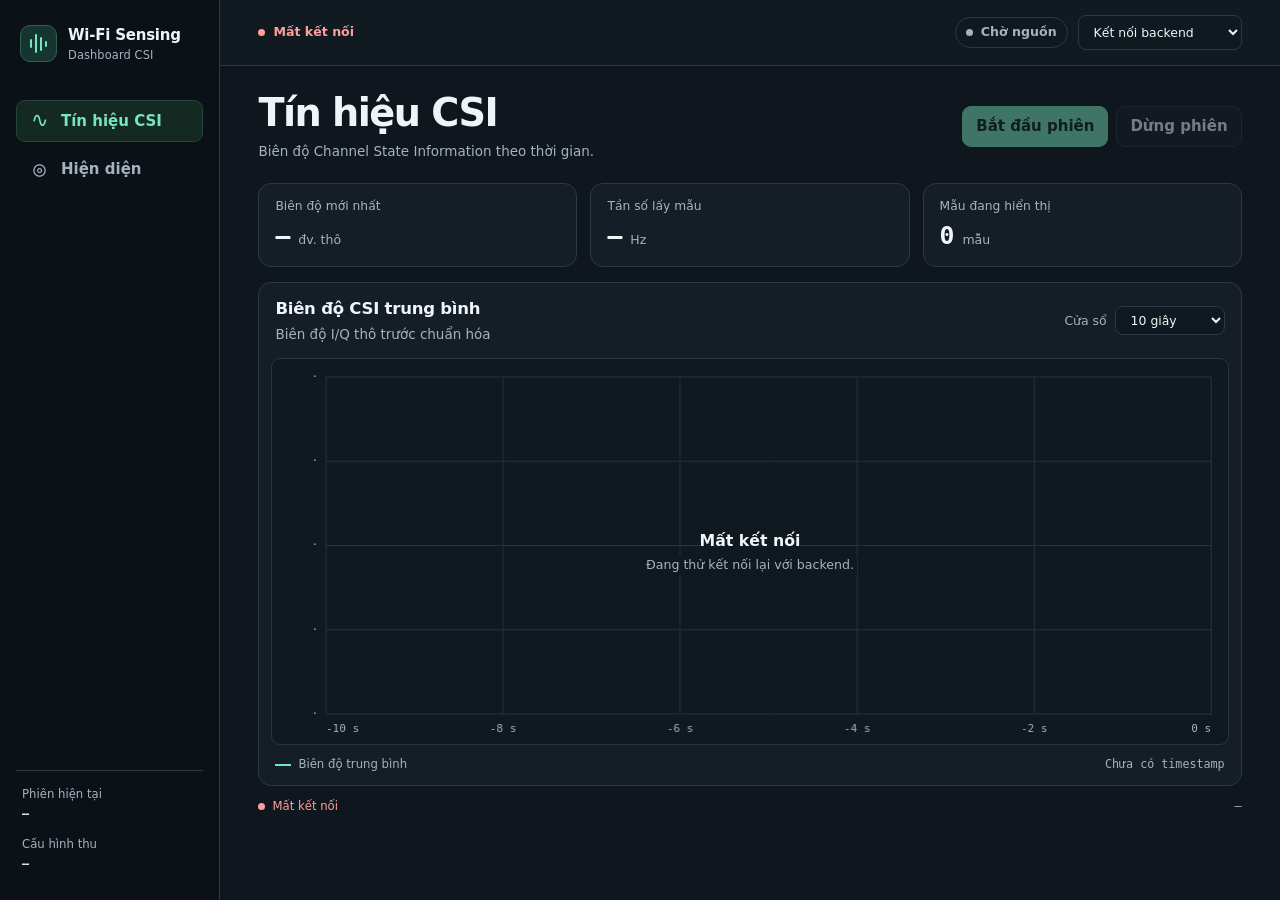
==== frontend/dashboard/index.html @ 1b796274 "feat(frontend): add CSI signal and 2D presence dashboard" ====
<!doctype html>
<html lang="vi">
<head>
  <meta charset="utf-8">
  <meta name="viewport" content="width=device-width, initial-scale=1">
  <meta name="theme-color" content="#10161d">
  <title>Wi-Fi Sensing · Dashboard CSI</title>
  <link rel="icon" href="data:,">
  <link rel="stylesheet" href="./dashboard.css">
  <script type="module" src="./dashboard.js"></script>
</head>
<body>
  <a class="skip-link" href="#main">Đến nội dung</a>
  <div class="app">
    <aside class="sidebar">
      <a class="brand" href="#signal">
        <span class="brand-mark" aria-hidden="true"><i></i><i></i><i></i><i></i></span>
        <span>Wi-Fi Sensing<small>Dashboard CSI</small></span>
      </a>
      <nav class="navigation" aria-label="Màn hình">
        <a id="nav-signal" href="#signal" aria-current="page"><span aria-hidden="true">∿</span>Tín hiệu CSI</a>
        <a id="nav-presence" href="#presence"><span aria-hidden="true">◎</span>Hiện diện</a>
      </nav>
      <div class="sidebar-session">
        <span class="muted">Phiên hiện tại</span>
        <strong class="mono" id="session-id">—</strong>
        <span class="muted">Cấu hình thu</span>
        <strong class="mono" id="capture-info">—</strong>
      </div>
    </aside>

    <div class="workspace">
      <header class="topbar">
        <span class="transport" id="transport" role="status" data-tone="warn">Đang kết nối</span>
        <div class="source-controls">
          <span class="source-tag" id="source-tag" data-source="unknown">Chờ nguồn</span>
          <label class="sr-only" for="source-mode">Chế độ dữ liệu</label>
          <select id="source-mode">
            <option value="backend">Kết nối backend</option>
            <option value="mock">Dữ liệu giả lập</option>
          </select>
        </div>
      </header>

      <main id="main" tabindex="-1">
        <div class="page-heading">
          <div>
            <h1 id="page-title">Tín hiệu CSI</h1>
            <p id="page-description">Biên độ Channel State Information theo thời gian.</p>
          </div>
          <div class="actions" id="session-actions">
            <button class="primary" type="button" id="start" disabled>Bắt đầu phiên</button>
            <button class="secondary" type="button" id="stop" disabled>Dừng phiên</button>
          </div>
        </div>
        <div class="notice demo-controls" id="demo-controls" hidden>
          <div><strong>Giả lập</strong><span> · Tín hiệu và tọa độ mẫu</span></div>
          <label for="demo-state">Trạng thái mẫu
            <select id="demo-state">
              <option value="present">Có người</option>
              <option value="empty">Phòng trống</option>
              <option value="waiting">Chờ dữ liệu</option>
              <option value="error">Lỗi mô hình</option>
            </select>
          </label>
        </div>
        <p class="notice error-notice" id="request-error" role="alert" hidden></p>

        <section id="signal-panel" aria-labelledby="page-title">
          <dl class="metrics">
            <div class="panel metric"><dt>Biên độ mới nhất</dt><dd><span id="amplitude">—</span><small>đv. thô</small></dd></div>
            <div class="panel metric"><dt>Tần số lấy mẫu</dt><dd><span id="sample-rate">—</span><small>Hz</small></dd></div>
            <div class="panel metric"><dt>Mẫu đang hiển thị</dt><dd><span id="point-count">0</span><small>mẫu</small></dd></div>
          </dl>

          <article class="panel chart-panel">
            <div class="panel-head">
              <div>
                <h2>Biên độ CSI trung bình</h2>
                <p id="chart-description">Biên độ I/Q thô trước chuẩn hóa</p>
              </div>
              <label class="range-select" for="range">Cửa sổ
                <select id="range"><option value="5">5 giây</option><option value="10" selected>10 giây</option><option value="20">20 giây</option></select>
              </label>
            </div>
            <div class="chart-stage" id="chart-stage">
              <canvas id="chart" role="img" aria-label="Biểu đồ biên độ CSI theo thời gian"></canvas>
              <div class="stage-placeholder" id="chart-placeholder">
                <strong id="chart-empty-title">Đang kết nối</strong>
                <span id="chart-empty-note">Đang mở luồng dữ liệu.</span>
              </div>
              <div class="chart-tooltip" id="chart-tooltip" hidden></div>
            </div>
            <footer class="panel-foot">
              <span class="legend"><i class="line-swatch"></i>Biên độ trung bình</span>
              <span id="chart-time" class="mono">Chưa có timestamp</span>
            </footer>
          </article>
        </section>

        <section id="presence-panel" aria-labelledby="page-title" hidden>
          <div class="presence-layout">
            <article class="panel pose-panel">
              <div class="panel-head">
                <div>
                  <h2>Bộ xương 2D</h2>
                  <p id="pose-description">Tọa độ dự đoán từ CSI</p>
                </div>
                <span class="frame-size mono" id="frame-size">—</span>
              </div>
              <div class="pose-stage">
                <canvas id="skeleton" role="img" aria-label="Bộ xương 2D"></canvas>
                <div class="stage-placeholder" id="pose-placeholder">
                  <strong id="pose-empty-title">Chưa có kết quả</strong>
                  <span id="pose-empty-note">Đang đợi dữ liệu cùng timestamp.</span>
                </div>
              </div>
              <footer class="panel-foot pose-legend">
                <span class="legend"><i class="joint-swatch left"></i>Trái cơ thể</span>
                <span class="legend"><i class="joint-swatch right"></i>Phải cơ thể</span>
                <span id="pose-time" class="mono">Chưa có timestamp</span>
              </footer>
            </article>

            <article class="panel presence-card">
              <h2>Trạng thái trong phòng</h2>
              <div class="verdict" id="verdict" data-tone="neutral">
                <span class="verdict-icon" aria-hidden="true"></span>
                <div>
                  <p id="presence-state" role="status">Chưa có kết quả</p>
                  <p id="presence-note" class="muted">Đang đợi dữ liệu.</p>
                </div>
              </div>
              <div class="probability" id="probability-group" hidden>
                <label for="probability">Xác suất có người <strong class="mono" id="probability-value">—</strong></label>
                <meter id="probability" min="0" max="1" value="0"></meter>
              </div>
              <dl class="readings">
                <div><dt>Khớp hiển thị</dt><dd id="joint-count" class="mono">—</dd></div>
                <div><dt>Mô hình</dt><dd id="model-version" class="mono">—</dd></div>
                <div><dt>Xử lý tại backend</dt><dd id="backend-latency" class="mono">—</dd></div>
              </dl>
            </article>
          </div>
        </section>

        <footer class="data-status" aria-label="Trạng thái dữ liệu">
          <span id="stream-status" data-tone="neutral" role="status">Chờ dữ liệu</span>
          <span class="mono" id="display-timing">—</span>
        </footer>
      </main>
    </div>
  </div>
</body>
</html>
---- frontend/dashboard/dashboard.css ----
:root {
  color-scheme: dark;
  --background: #10161d;
  --sidebar: #0b1117;
  --panel: #151e26;
  --stage: #111920;
  --border: #2a3945;
  --muted: #a4b3bf;
  --ink: #eef5f7;
  --accent: #75e5be;
  --accent-bg: #17352f;
  --amber: #f5c078;
  --error: #ff9e9e;
  --mono: "IBM Plex Mono", Consolas, monospace;
  font: 15px/1.5 Inter, "Segoe UI", system-ui, sans-serif;
}

* { box-sizing: border-box; }
[hidden] { display: none !important; }
body { margin: 0; background: var(--background); color: var(--ink); }
a { color: inherit; text-decoration: none; }
button, select { font: inherit; }
button { cursor: pointer; }
button:disabled { cursor: not-allowed; opacity: .46; }
button:focus-visible, a:focus-visible, select:focus-visible {
  outline: 2px solid var(--accent); outline-offset: 3px;
}
select {
  color: var(--ink); background: var(--stage); border: 1px solid var(--border);
  border-radius: 8px; padding: 8px 30px 8px 11px; max-width: 100%;
}
.sr-only, .skip-link:not(:focus) {
  position: absolute; width: 1px; height: 1px; padding: 0; overflow: hidden;
  clip-path: inset(50%); white-space: nowrap;
}
.skip-link:focus { position: fixed; top: 10px; left: 10px; z-index: 5; background: var(--panel); padding: 10px; }
.mono { font-family: var(--mono); font-variant-numeric: tabular-nums; }
.muted { color: var(--muted); }

.app { display: grid; grid-template-columns: 220px minmax(0, 1fr); min-height: 100vh; }
.sidebar {
  display: flex; flex-direction: column; gap: 36px; min-width: 0; padding: 24px 16px;
  background: var(--sidebar); border-right: 1px solid var(--border);
}
.brand {
  display: flex; align-items: center; gap: 11px; padding-inline: 4px;
  width: fit-content; font-weight: 730; letter-spacing: -.015em;
}
.brand small { display: block; font-size: .76rem; color: var(--muted); font-weight: 500; letter-spacing: .01em; }
.brand-mark {
  width: 37px; height: 37px; display: flex; justify-content: center; align-items: center; gap: 3px;
  background: var(--accent-bg); border: 1px solid #2d6153; border-radius: 10px;
}
.brand-mark i { width: 2px; border-radius: 3px; background: var(--accent); height: 9px; }
.brand-mark i:nth-child(2) { height: 19px; }
.brand-mark i:nth-child(3) { height: 14px; }
.brand-mark i:nth-child(4) { height: 6px; }
.navigation { display: grid; gap: 6px; }
.navigation a {
  display: flex; align-items: center; gap: 11px; min-width: 0;
  color: var(--muted); border: 1px solid transparent; padding: 9px 12px; border-radius: 9px; font-weight: 640;
}
.navigation a:hover { background: #19232c; color: var(--ink); }
.navigation a[aria-current] { background: #152923; color: var(--accent); border-color: #25463c; }
.navigation span { width: 21px; font: 21px/1 var(--mono); text-align: center; }
.sidebar-session {
  display: grid; gap: 3px; margin-top: auto; padding: 15px 6px 2px;
  border-top: 1px solid var(--border); font-size: .78rem;
}
.sidebar-session strong { color: #d7e4ea; overflow-wrap: anywhere; font-size: .78rem; font-weight: 550; }
.sidebar-session strong + span { margin-top: 9px; }

.workspace { min-width: 0; }
.topbar {
  display: flex; align-items: center; justify-content: space-between; gap: 12px;
  min-height: 66px; padding: 10px clamp(18px, 3vw, 42px); border-bottom: 1px solid var(--border);
  background: #111a21;
}
.transport, .source-tag {
  display: inline-flex; align-items: center; gap: 8px; font-size: .84rem; font-weight: 650;
}
.transport::before, .source-tag::before, #stream-status::before {
  content: ""; display: inline-block; width: 7px; height: 7px; flex: none;
  border-radius: 50%; background: currentColor;
}
[data-tone="ok"] { color: var(--accent); }
[data-tone="warn"] { color: var(--amber); }
[data-tone="error"] { color: var(--error); }
[data-tone="neutral"] { color: var(--muted); }
.source-controls { display: flex; align-items: center; flex-wrap: wrap; gap: 10px; justify-content: end; }
.source-controls select { font-size: .83rem; }
.source-tag {
  border: 1px solid var(--border); border-radius: 999px; padding: 5px 10px;
  color: var(--muted); background: var(--stage);
}
.source-tag[data-source="live"] { background: var(--accent-bg); color: var(--accent); border-color: #346456; }
.source-tag[data-source="replay"] { background: #202b40; color: #c0d6ff; border-color: #3a4d6b; }
.source-tag[data-source="mock"] { background: #332b20; color: var(--amber); border-color: #685036; }

main { max-width: 1440px; margin-inline: auto; padding: 26px clamp(18px, 3vw, 42px) 24px; }
h1, h2, p, dl, dd { margin: 0; }
h1 { font-size: clamp(1.85rem, 3.1vw, 2.55rem); line-height: 1.12; font-weight: 740; letter-spacing: -.04em; }
h2 { font-size: 1.1rem; font-weight: 690; letter-spacing: -.014em; }
.page-heading { display: flex; align-items: center; justify-content: space-between; gap: 16px; margin-bottom: 22px; }
.page-heading p, .panel-head p { margin-top: 6px; color: var(--muted); font-size: .9rem; }
.actions { display: flex; flex-wrap: wrap; gap: 8px; flex: none; }
.actions button { border: 1px solid var(--border); border-radius: 9px; padding: 8px 13px; font-weight: 680; }
.actions .primary { background: var(--accent); color: #102820; border-color: var(--accent); }
.actions .primary:hover:not(:disabled) { background: #a3f3d6; }
.actions .secondary { background: var(--panel); color: var(--ink); }
.actions .secondary:hover:not(:disabled) { background: #263641; }
.notice { margin-bottom: 15px; padding: 10px 13px; border-radius: 9px; }
.demo-controls {
  display: flex; flex-wrap: wrap; justify-content: space-between; align-items: center; gap: 8px 15px;
  background: #28241e; border: 1px solid #5c4834; color: #f3d4a7; font-size: .88rem;
}
.demo-controls label, .range-select { display: inline-flex; align-items: center; gap: 8px; }
.demo-controls select { padding-block: 5px; }
.error-notice { background: #312225; border: 1px solid #72454b; color: var(--error); }

.panel { background: var(--panel); border: 1px solid var(--border); border-radius: 13px; min-width: 0; }
.metrics { display: grid; grid-template-columns: repeat(3, minmax(0, 1fr)); gap: 13px; margin-bottom: 15px; }
.metric { padding: 13px 16px; }
.metric dt { color: var(--muted); font-size: .82rem; }
.metric dd { display: flex; align-items: baseline; flex-wrap: wrap; gap: 5px 8px; margin-top: 2px; }
.metric dd span { font: 650 clamp(1.25rem, 2.5vw, 1.65rem)/1.45 var(--mono); }
.metric dd small { color: var(--muted); }
.panel-head, .panel-foot {
  display: flex; flex-wrap: wrap; justify-content: space-between; align-items: center; gap: 8px 14px;
  padding: 14px 16px;
}
.panel-head p { margin-top: 2px; }
.panel-foot { color: var(--muted); font-size: .78rem; padding-block: 11px; }
.panel-foot .mono { overflow-wrap: anywhere; }
.range-select { font-size: .83rem; color: var(--muted); }
.range-select select { padding-block: 5px; }
.chart-stage, .pose-stage {
  position: relative; margin-inline: 12px; background: var(--stage);
  border: 1px solid #263742; border-radius: 9px; overflow: hidden;
}
.chart-stage { height: clamp(260px, 43vh, 430px); }
.pose-stage { aspect-ratio: 16 / 9; min-height: 200px; max-height: min(56vh, 510px); }
canvas { position: absolute; inset: 0; display: block; width: 100%; height: 100%; }
.stage-placeholder {
  position: absolute; inset: 0; display: grid; place-content: center; justify-items: center;
  gap: 4px; color: var(--muted); padding: 20px; text-align: center; pointer-events: none;
}
.stage-placeholder strong { color: var(--ink); background: var(--stage); font-size: 1.05rem; }
.stage-placeholder span { background: var(--stage); padding-inline: 3px; font-size: .84rem; }
.chart-tooltip {
  position: absolute; z-index: 1; top: 9px; left: 0; pointer-events: none; white-space: nowrap;
  border: 1px solid #3d5b61; border-radius: 7px; padding: 5px 8px;
  color: var(--ink); background: #17252d; font: .74rem/1.5 var(--mono);
}
.legend { display: inline-flex; align-items: center; gap: 7px; }
.line-swatch { width: 16px; height: 2px; background: var(--accent); }
.joint-swatch { width: 8px; height: 8px; border-radius: 50%; }
.joint-swatch.left { background: var(--accent); }
.joint-swatch.right { background: var(--amber); }

.presence-layout { display: grid; grid-template-columns: minmax(0, 1fr) minmax(245px, 300px); gap: 15px; align-items: start; }
.frame-size { color: var(--muted); font-size: .79rem; }
.pose-legend { justify-content: start; }
.pose-legend .mono { margin-left: auto; }
.presence-card { padding: 16px; }
.verdict { display: flex; align-items: center; gap: 11px; margin-top: 16px; padding: 12px; border: 1px solid var(--border); border-radius: 10px; background: var(--stage); }
.verdict[data-tone="ok"] { background: #17312a; border-color: #365e52; }
.verdict[data-tone="error"] { background: #2e2226; border-color: #72454b; }
.verdict-icon { display: grid; place-items: center; flex: 0 0 34px; height: 34px; border-radius: 50%; border: 1px solid currentColor; }
.verdict-icon::after { content: ""; display: block; width: 9px; height: 9px; border-radius: 50%; background: currentColor; }
#presence-state { font-size: 1.14rem; font-weight: 730; line-height: 1.25; }
#presence-note { font-size: .78rem; margin-top: 3px; }
.probability { margin-top: 16px; }
.probability label { display: flex; justify-content: space-between; align-items: center; gap: 8px; font-size: .83rem; color: var(--muted); }
.probability strong { color: var(--ink); }
meter { width: 100%; height: 12px; margin-top: 6px; }
meter::-webkit-meter-bar { background: #23333e; border: 0; }
meter::-webkit-meter-optimum-value { background: var(--accent); }
meter::-moz-meter-bar { background: var(--accent); }
.readings { margin-top: 16px; border-top: 1px solid var(--border); }
.readings div { display: flex; justify-content: space-between; gap: 10px; padding-top: 9px; font-size: .8rem; }
.readings dt { color: var(--muted); }
.readings dd { text-align: right; overflow-wrap: anywhere; }
.data-status {
  display: flex; flex-wrap: wrap; justify-content: space-between; align-items: center; gap: 5px 12px;
  padding-top: 12px; color: var(--muted); font-size: .78rem;
}
#stream-status { display: inline-flex; gap: 7px; align-items: center; }

@media (max-width: 1050px) {
  .app { grid-template-columns: 172px minmax(0, 1fr); }
  .sidebar { padding-inline: 12px; }
  .presence-layout { grid-template-columns: minmax(0, 1fr) minmax(215px, 250px); }
}
@media (max-width: 800px) {
  .app { display: block; }
  .sidebar { flex-direction: row; flex-wrap: wrap; justify-content: space-between; align-items: center; gap: 10px; border: 0; border-bottom: 1px solid var(--border); padding: 10px 16px; }
  .navigation { display: flex; flex-wrap: wrap; }
  .navigation a { padding: 6px 9px; font-size: .87rem; }
  .sidebar-session { display: none; }
  .topbar { min-height: 54px; }
}
@media (max-width: 740px) {
  .presence-layout { grid-template-columns: minmax(0, 1fr); }
  .presence-card { grid-row: 1; }
}
@media (max-width: 640px) {
  .page-heading { align-items: start; flex-direction: column; gap: 10px; margin-bottom: 15px; }
  main { padding-top: 19px; }
  .metric { padding: 8px 9px; }
  .metrics { gap: 7px; }
  .metric dt { font-size: .73rem; }
  .metric dd small { font-size: .71rem; }
  .topbar { flex-wrap: wrap; }
  .source-controls { justify-content: start; }
  .pose-legend .mono { margin-left: 0; }
}
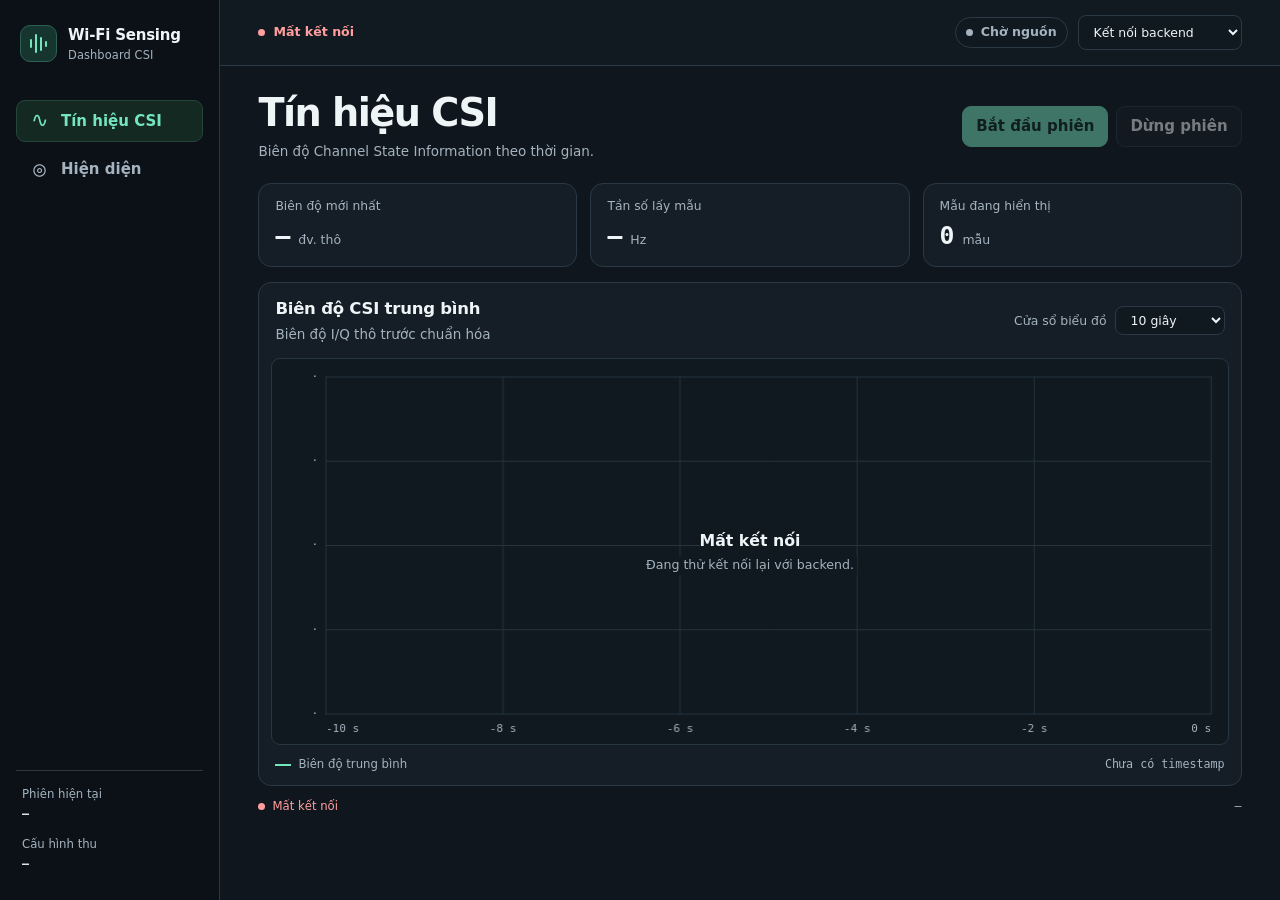
==== commit 6fc83760: "feat: select live capture duration and improve CSI pose tracking" ====
--- a/frontend/dashboard/index.html
+++ b/frontend/dashboard/index.html
@@ -49,8 +49,12 @@
             <p id="page-description">Biên độ Channel State Information theo thời gian.</p>
           </div>
           <div class="actions" id="session-actions">
+            <label class="capture-duration" id="capture-duration-control" for="capture-duration" hidden>Thời lượng thu
+              <select id="capture-duration"></select>
+            </label>
             <button class="primary" type="button" id="start" disabled>Bắt đầu phiên</button>
             <button class="secondary" type="button" id="stop" disabled>Dừng phiên</button>
+            <output class="mono capture-clock" id="capture-clock" aria-label="Thời gian thu còn lại" aria-live="off" hidden></output>
           </div>
         </div>
         <div class="notice demo-controls" id="demo-controls" hidden>
@@ -79,8 +83,12 @@
                 <h2>Biên độ CSI trung bình</h2>
                 <p id="chart-description">Biên độ I/Q thô trước chuẩn hóa</p>
               </div>
-              <label class="range-select" for="range">Cửa sổ
-                <select id="range"><option value="5">5 giây</option><option value="10" selected>10 giây</option><option value="20">20 giây</option></select>
+              <label class="range-select" for="range">Cửa sổ biểu đồ
+                <select id="range">
+                  <option value="5">5 giây</option><option value="10" selected>10 giây</option>
+                  <option value="20">20 giây</option><option value="30">30 giây</option>
+                  <option value="60">1 phút</option><option value="120">2 phút</option>
+                </select>
               </label>
             </div>
             <div class="chart-stage" id="chart-stage">
@@ -104,7 +112,7 @@
               <div class="panel-head">
                 <div>
                   <h2>Bộ xương 2D</h2>
-                  <p id="pose-description">Tọa độ dự đoán từ CSI</p>
+                  <p id="pose-description">Tọa độ ước lượng thử nghiệm từ CSI</p>
                 </div>
                 <span class="frame-size mono" id="frame-size">—</span>
               </div>
@@ -136,6 +144,7 @@
                 <meter id="probability" min="0" max="1" value="0"></meter>
               </div>
               <dl class="readings">
+                <div><dt>Biến thiên CSI</dt><dd id="motion-level" class="mono">—</dd></div>
                 <div><dt>Khớp hiển thị</dt><dd id="joint-count" class="mono">—</dd></div>
                 <div><dt>Mô hình</dt><dd id="model-version" class="mono">—</dd></div>
                 <div><dt>Xử lý tại backend</dt><dd id="backend-latency" class="mono">—</dd></div>
--- a/frontend/dashboard/dashboard.css
+++ b/frontend/dashboard/dashboard.css
@@ -103,7 +103,9 @@
 h2 { font-size: 1.1rem; font-weight: 690; letter-spacing: -.014em; }
 .page-heading { display: flex; align-items: center; justify-content: space-between; gap: 16px; margin-bottom: 22px; }
 .page-heading p, .panel-head p { margin-top: 6px; color: var(--muted); font-size: .9rem; }
-.actions { display: flex; flex-wrap: wrap; gap: 8px; flex: none; }
+.actions { display: flex; flex-wrap: wrap; align-items: center; justify-content: end; gap: 8px; }
+.capture-duration { display: inline-flex; align-items: center; gap: 7px; font-size: .83rem; color: var(--muted); }
+.capture-clock { color: var(--accent); font-size: .82rem; white-space: nowrap; }
 .actions button { border: 1px solid var(--border); border-radius: 9px; padding: 8px 13px; font-weight: 680; }
 .actions .primary { background: var(--accent); color: #102820; border-color: var(--accent); }
 .actions .primary:hover:not(:disabled) { background: #a3f3d6; }
@@ -206,6 +208,7 @@
 }
 @media (max-width: 640px) {
   .page-heading { align-items: start; flex-direction: column; gap: 10px; margin-bottom: 15px; }
+  .actions { justify-content: start; }
   main { padding-top: 19px; }
   .metric { padding: 8px 9px; }
   .metrics { gap: 7px; }
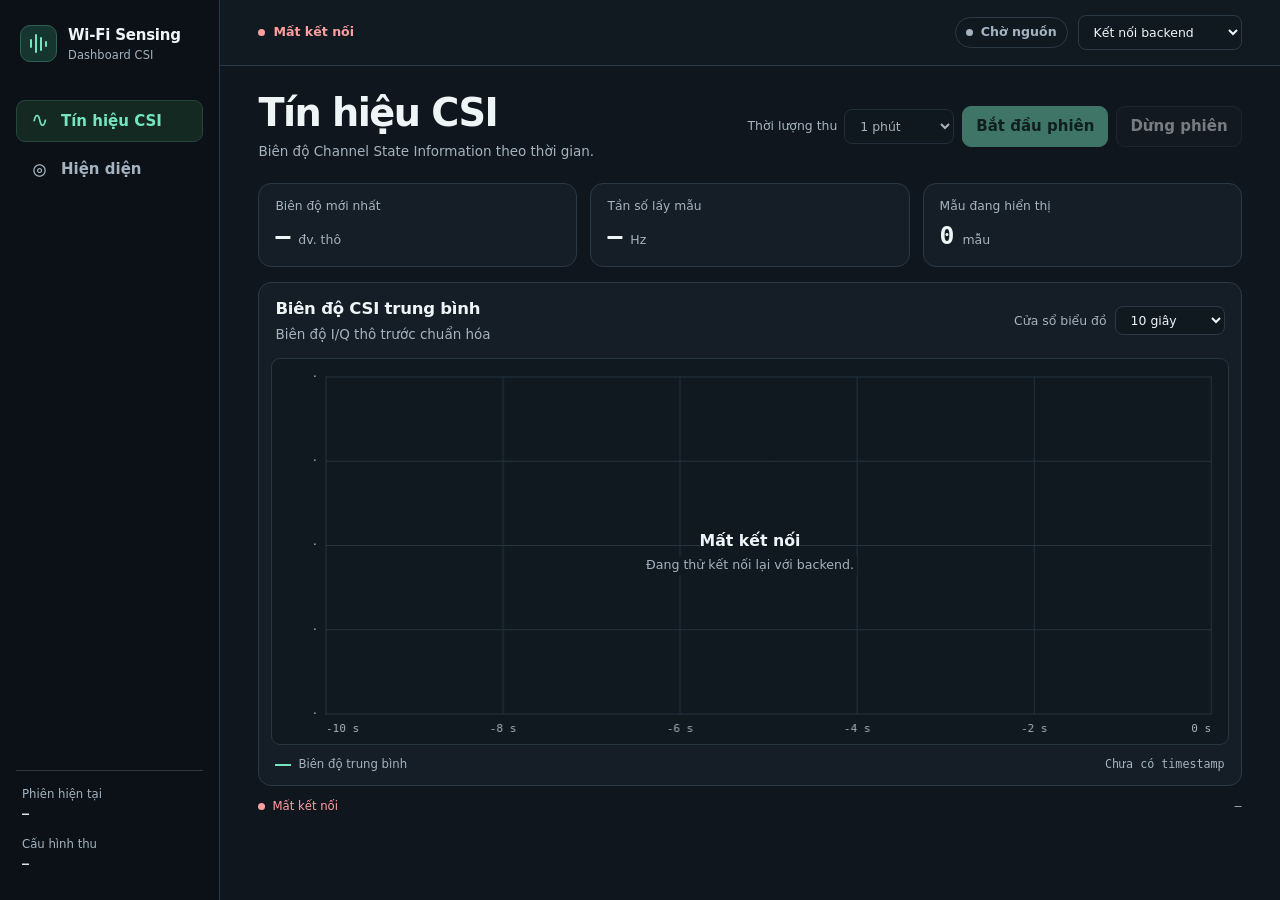
==== commit 1cf41bf7: "Keep live capture duration choices visible" ====
--- a/frontend/dashboard/index.html
+++ b/frontend/dashboard/index.html
@@ -49,12 +49,17 @@
             <p id="page-description">Biên độ Channel State Information theo thời gian.</p>
           </div>
           <div class="actions" id="session-actions">
-            <label class="capture-duration" id="capture-duration-control" for="capture-duration" hidden>Thời lượng thu
-              <select id="capture-duration"></select>
+            <label class="capture-duration" id="capture-duration-control" for="capture-duration">Thời lượng thu
+              <select id="capture-duration" aria-describedby="capture-duration-note" disabled>
+                <option value="30">30 giây</option>
+                <option value="60" selected>1 phút</option>
+                <option value="120">2 phút</option>
+              </select>
             </label>
             <button class="primary" type="button" id="start" disabled>Bắt đầu phiên</button>
             <button class="secondary" type="button" id="stop" disabled>Dừng phiên</button>
             <output class="mono capture-clock" id="capture-clock" aria-label="Thời gian thu còn lại" aria-live="off" hidden></output>
+            <p class="capture-duration-note" id="capture-duration-note" hidden></p>
           </div>
         </div>
         <div class="notice demo-controls" id="demo-controls" hidden>
--- a/frontend/dashboard/dashboard.css
+++ b/frontend/dashboard/dashboard.css
@@ -105,6 +105,7 @@
 .page-heading p, .panel-head p { margin-top: 6px; color: var(--muted); font-size: .9rem; }
 .actions { display: flex; flex-wrap: wrap; align-items: center; justify-content: end; gap: 8px; }
 .capture-duration { display: inline-flex; align-items: center; gap: 7px; font-size: .83rem; color: var(--muted); }
+.page-heading .capture-duration-note { flex-basis: 100%; margin: 0; text-align: end; font-size: .8rem; }
 .capture-clock { color: var(--accent); font-size: .82rem; white-space: nowrap; }
 .actions button { border: 1px solid var(--border); border-radius: 9px; padding: 8px 13px; font-weight: 680; }
 .actions .primary { background: var(--accent); color: #102820; border-color: var(--accent); }
@@ -209,6 +210,7 @@
 @media (max-width: 640px) {
   .page-heading { align-items: start; flex-direction: column; gap: 10px; margin-bottom: 15px; }
   .actions { justify-content: start; }
+  .page-heading .capture-duration-note { text-align: start; }
   main { padding-top: 19px; }
   .metric { padding: 8px 9px; }
   .metrics { gap: 7px; }
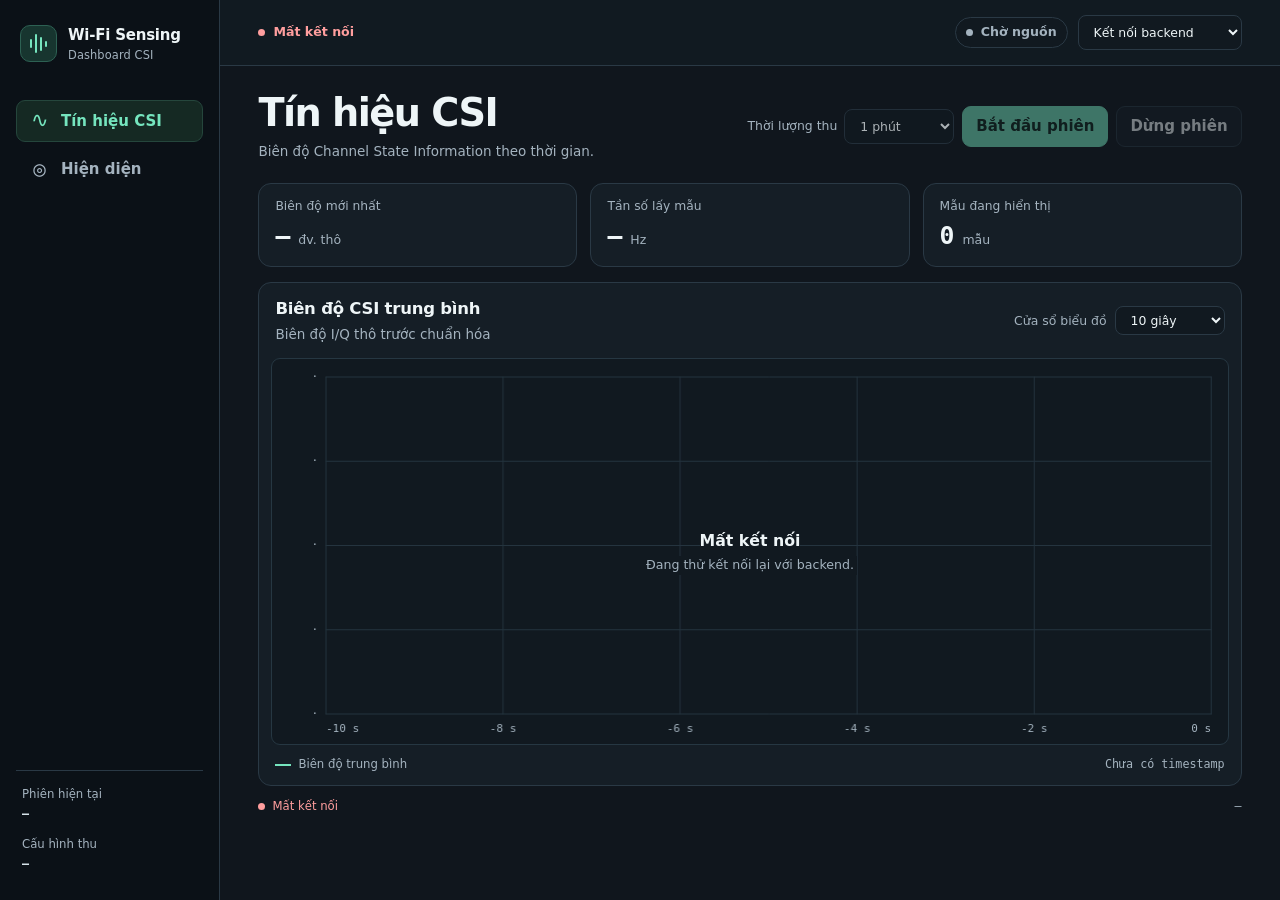
==== commit ce621ec1: "Calibrate live presence against the current empty room" ====
--- a/frontend/dashboard/index.html
+++ b/frontend/dashboard/index.html
@@ -58,8 +58,10 @@
             </label>
             <button class="primary" type="button" id="start" disabled>Bắt đầu phiên</button>
             <button class="secondary" type="button" id="stop" disabled>Dừng phiên</button>
+            <button class="secondary" type="button" id="calibrate-empty" disabled>Hiệu chuẩn phòng trống</button>
             <output class="mono capture-clock" id="capture-clock" aria-label="Thời gian thu còn lại" aria-live="off" hidden></output>
             <p class="capture-duration-note" id="capture-duration-note" hidden></p>
+            <p class="capture-duration-note" id="empty-room-note" hidden></p>
           </div>
         </div>
         <div class="notice demo-controls" id="demo-controls" hidden>
